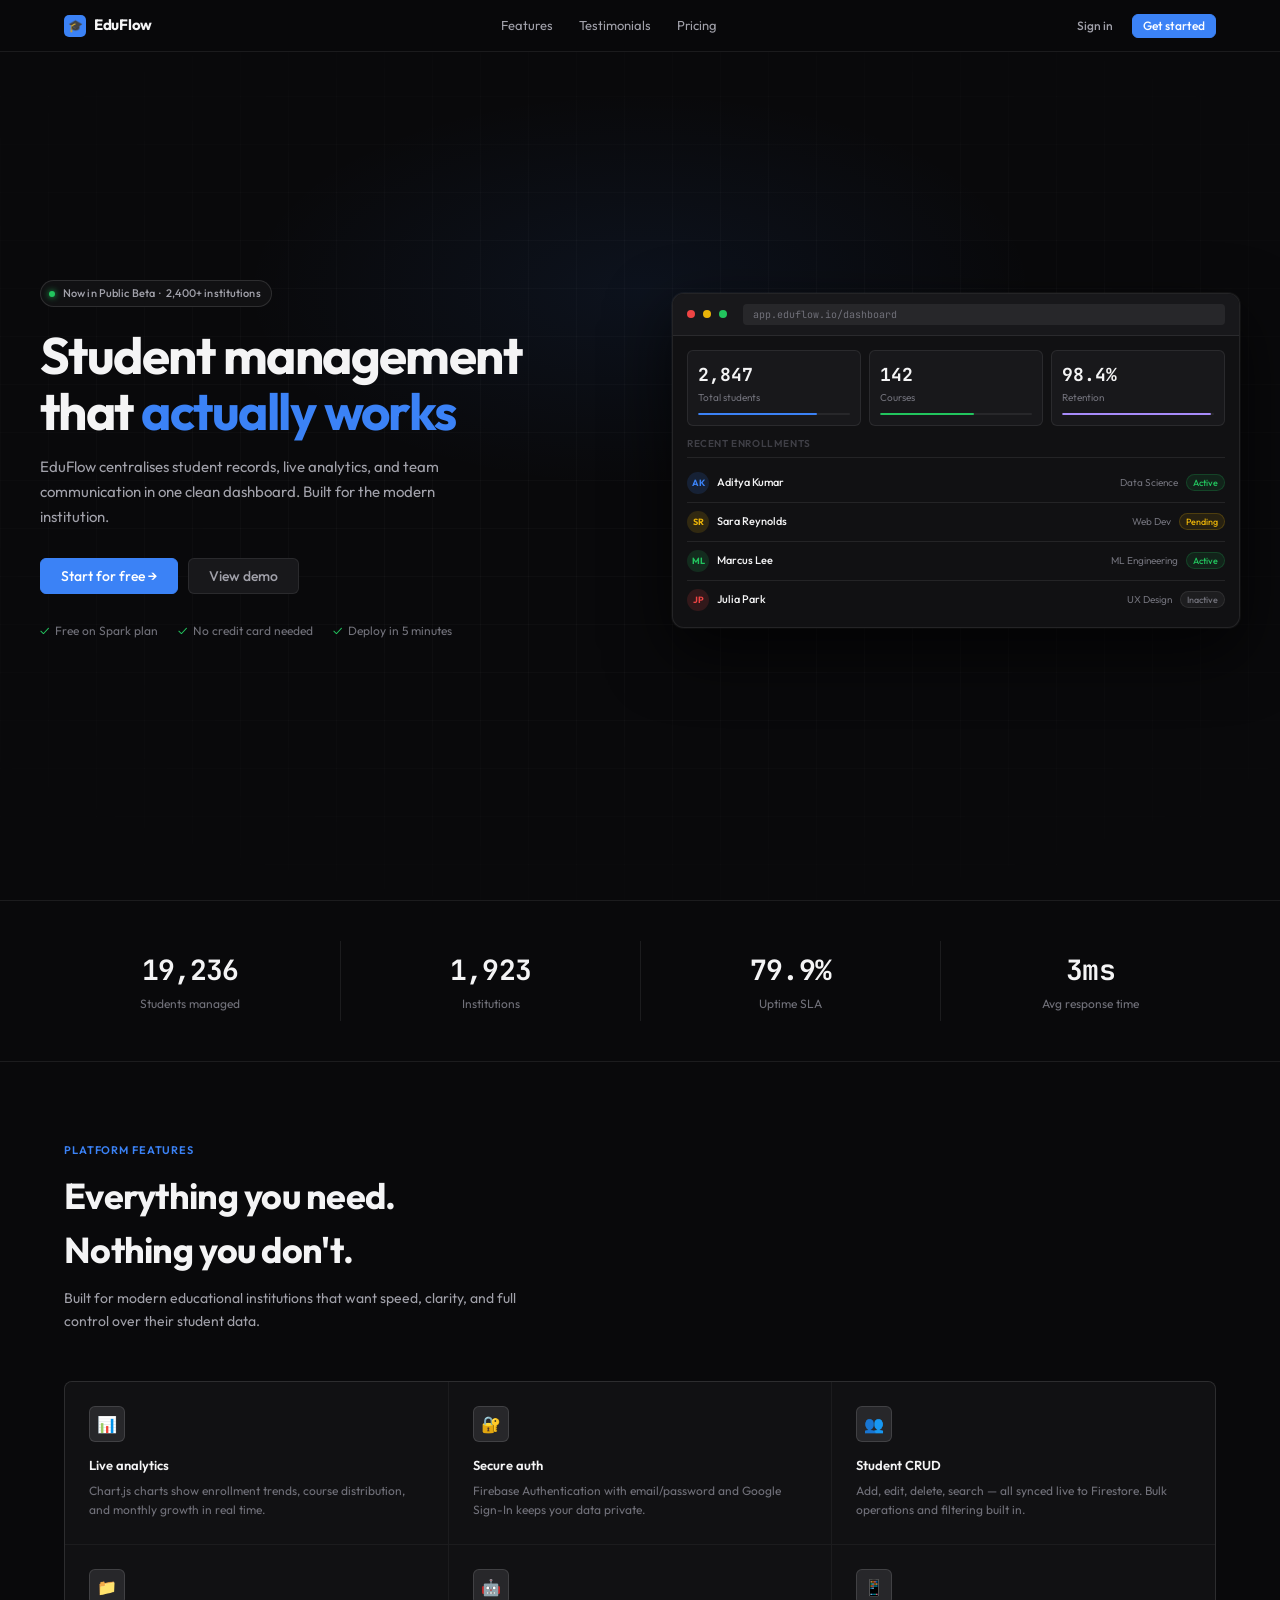
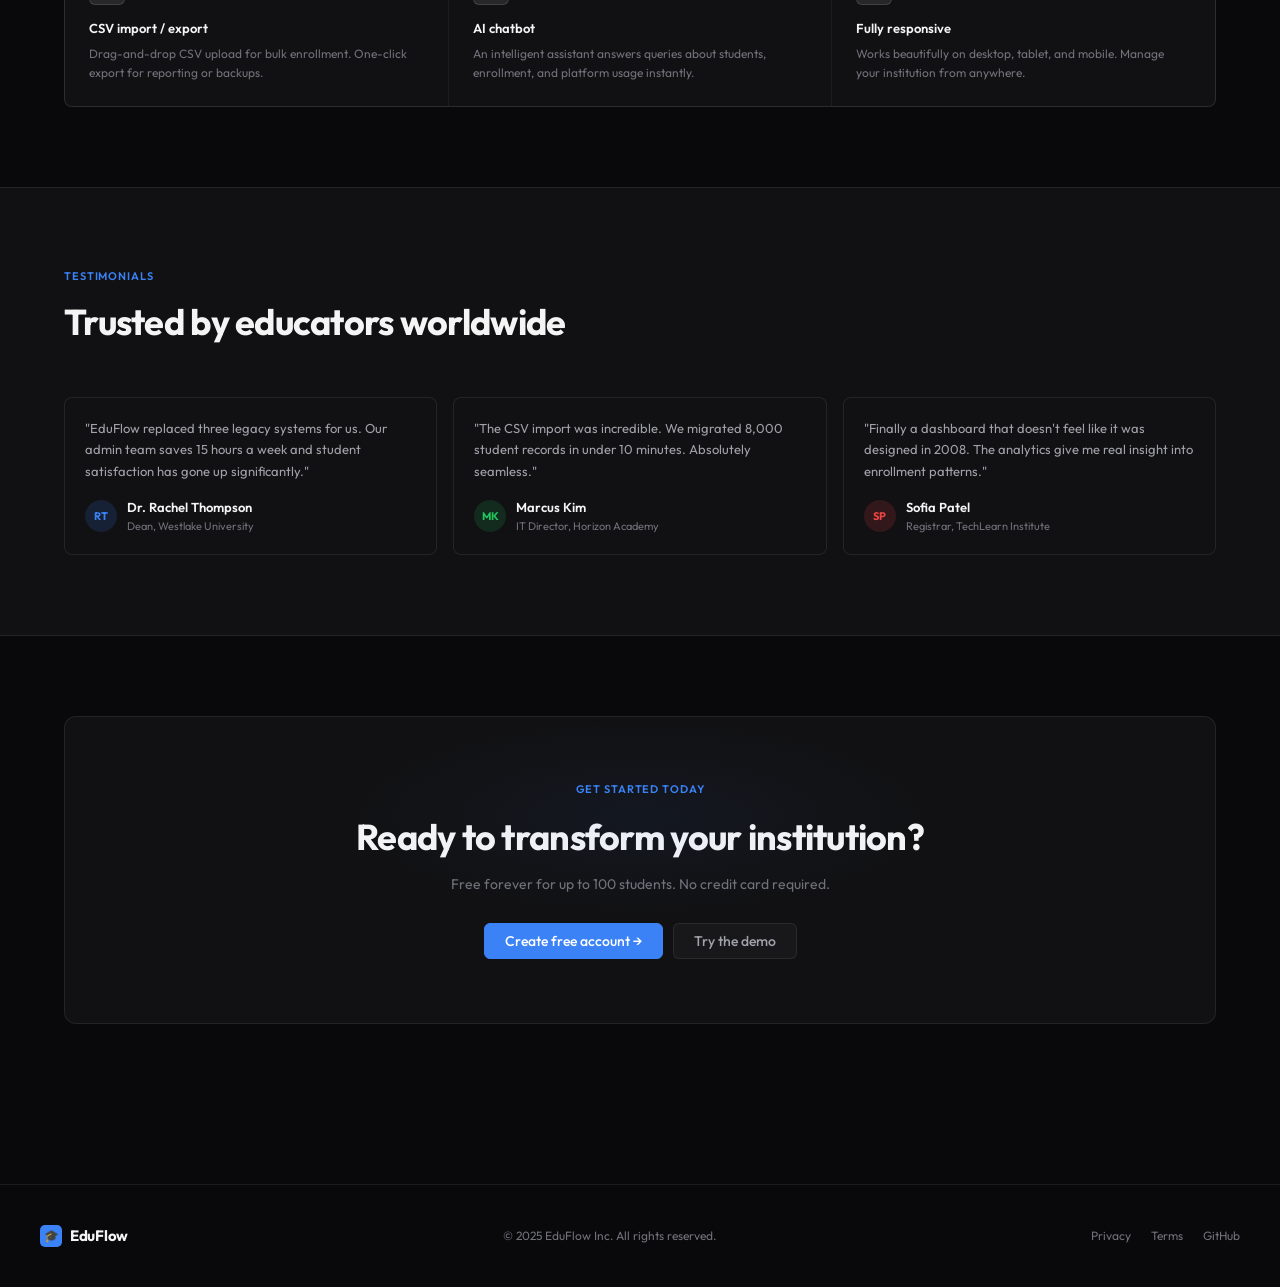
==== index.html @ e2af5bb2 "Initial commit - EduFlow SaaS dashboard" ====
<!DOCTYPE html>
<html lang="en">
<head>
  <meta charset="UTF-8" />
  <meta name="viewport" content="width=device-width, initial-scale=1.0" />
  <title>EduFlow — Student Management Platform</title>
  <link rel="preconnect" href="https://fonts.googleapis.com" />
  <link rel="preconnect" href="https://fonts.gstatic.com" crossorigin />
  <link href="https://fonts.googleapis.com/css2?family=Outfit:wght@300;400;500;600;700&family=JetBrains+Mono:wght@400;500;700&display=swap" rel="stylesheet" />
  <style>/* ================================================================
   EduFlow — 21st.dev / shadcn Style
   Palette: Zinc-950 dark, Blue-500 accent, razor-thin borders
   Fonts: Outfit (UI) + JetBrains Mono (data)
   ================================================================ */

:root {
  --bg:          #09090b;
  --bg-1:        #111113;
  --bg-2:        #18181b;
  --bg-3:        #27272a;
  --bg-hover:    rgba(255,255,255,0.04);

  --border:      rgba(255,255,255,0.08);
  --border-2:    rgba(255,255,255,0.12);
  --border-focus:rgba(59,130,246,0.6);

  --blue:        #3b82f6;
  --blue-hover:  #2563eb;
  --blue-muted:  rgba(59,130,246,0.12);
  --blue-border: rgba(59,130,246,0.25);

  --green:       #22c55e;
  --green-muted: rgba(34,197,94,0.1);
  --yellow:      #eab308;
  --yellow-muted:rgba(234,179,8,0.1);
  --red:         #ef4444;
  --red-muted:   rgba(239,68,68,0.1);

  --text-1:      #f4f4f5;
  --text-2:      #a1a1aa;
  --text-3:      #71717a;
  --text-4:      #3f3f46;

  --sidebar-w:   232px;
  --topbar-h:    52px;
  --r:           6px;
  --r-sm:        4px;
  --r-lg:        8px;
  --r-full:      9999px;

  --font:  'Outfit', sans-serif;
  --mono:  'JetBrains Mono', monospace;

  --shadow-sm: 0 1px 3px rgba(0,0,0,0.4);
  --shadow-md: 0 4px 16px rgba(0,0,0,0.5);
  --shadow-lg: 0 8px 32px rgba(0,0,0,0.6);
  --t: 150ms cubic-bezier(0.4,0,0.2,1);
}

/* ── Reset ──────────────────────────────────────────────────── */
*, *::before, *::after { box-sizing: border-box; margin: 0; padding: 0; }
html { scroll-behavior: smooth; font-size: 14px; }
body {
  font-family: var(--font);
  background: var(--bg);
  color: var(--text-1);
  line-height: 1.5;
  min-height: 100vh;
  -webkit-font-smoothing: antialiased;
}
a { text-decoration: none; color: inherit; }
h1,h2,h3,h4,h5,h6 { font-family: var(--font); font-weight: 600; }
button { font-family: var(--font); cursor: pointer; }
input, select, textarea { font-family: var(--font); }

::-webkit-scrollbar { width: 5px; height: 5px; }
::-webkit-scrollbar-track { background: transparent; }
::-webkit-scrollbar-thumb { background: var(--bg-3); border-radius: 99px; }
::-webkit-scrollbar-thumb:hover { background: var(--text-4); }

/* ── Utilities ──────────────────────────────────────────────── */
.hidden { display: none !important; }
.mono { font-family: var(--mono); }
.text-2 { color: var(--text-2); }
.text-3 { color: var(--text-3); }

/* ================================================================
   SHARED COMPONENTS
   ================================================================ */

/* Buttons */
.btn {
  display: inline-flex; align-items: center; gap: 6px;
  padding: 7px 14px;
  border-radius: var(--r);
  font-size: 13px; font-weight: 500;
  border: 1px solid transparent;
  transition: all var(--t);
  white-space: nowrap;
  line-height: 1;
}
.btn-primary {
  background: var(--blue);
  color: #fff;
  border-color: var(--blue);
}
.btn-primary:hover { background: var(--blue-hover); border-color: var(--blue-hover); }
.btn-secondary {
  background: var(--bg-2);
  color: var(--text-2);
  border-color: var(--border);
}
.btn-secondary:hover { background: var(--bg-3); color: var(--text-1); border-color: var(--border-2); }
.btn-ghost {
  background: transparent;
  color: var(--text-2);
  border-color: transparent;
}
.btn-ghost:hover { background: var(--bg-hover); color: var(--text-1); }
.btn-danger {
  background: var(--red-muted);
  color: var(--red);
  border-color: rgba(239,68,68,0.2);
}
.btn-danger:hover { background: rgba(239,68,68,0.2); }
.btn-sm { padding: 5px 10px; font-size: 12px; }
.btn-lg { padding: 10px 20px; font-size: 14px; }
.btn-icon { padding: 7px; width: 32px; height: 32px; justify-content: center; }

/* Inputs */
.input {
  width: 100%;
  background: var(--bg-1);
  border: 1px solid var(--border);
  color: var(--text-1);
  padding: 8px 12px;
  border-radius: var(--r);
  font-size: 13px;
  outline: none;
  transition: border-color var(--t);
}
.input:focus { border-color: var(--border-focus); }
.input::placeholder { color: var(--text-3); }
.input:disabled { opacity: 0.5; cursor: not-allowed; }

select.input { cursor: pointer; }
select.input option { background: var(--bg-2); color: var(--text-1); }

/* Label */
.label {
  display: block;
  font-size: 12px;
  font-weight: 500;
  color: var(--text-2);
  margin-bottom: 6px;
}

/* Field group */
.field { margin-bottom: 16px; }

/* Badge */
.badge {
  display: inline-flex; align-items: center; gap: 5px;
  padding: 2px 8px;
  border-radius: var(--r-full);
  font-size: 11px; font-weight: 500;
  border: 1px solid transparent;
}
.badge-blue   { background: var(--blue-muted); color: var(--blue); border-color: var(--blue-border); }
.badge-green  { background: var(--green-muted); color: var(--green); border-color: rgba(34,197,94,0.2); }
.badge-yellow { background: var(--yellow-muted); color: var(--yellow); border-color: rgba(234,179,8,0.2); }
.badge-zinc   { background: rgba(255,255,255,0.05); color: var(--text-3); border-color: var(--border); }
.badge-red    { background: var(--red-muted); color: var(--red); border-color: rgba(239,68,68,0.2); }

/* Dot */
.dot {
  display: inline-block;
  width: 6px; height: 6px;
  border-radius: 50%;
}

/* Card */
.card {
  background: var(--bg-1);
  border: 1px solid var(--border);
  border-radius: var(--r-lg);
}
.card-header {
  padding: 16px 20px;
  border-bottom: 1px solid var(--border);
  display: flex; align-items: center; justify-content: space-between;
  gap: 12px;
}
.card-body { padding: 20px; }
.card-title { font-size: 13px; font-weight: 600; color: var(--text-1); }
.card-desc  { font-size: 12px; color: var(--text-3); margin-top: 2px; }

/* Separator */
.sep {
  height: 1px;
  background: var(--border);
  margin: 16px 0;
}

/* Toast */
.toast-wrap {
  position: fixed;
  bottom: 20px; right: 20px;
  z-index: 9999;
  display: flex; flex-direction: column; gap: 8px;
  align-items: flex-end;
}
.toast {
  background: var(--bg-2);
  border: 1px solid var(--border-2);
  color: var(--text-1);
  padding: 10px 14px;
  border-radius: var(--r-lg);
  font-size: 13px;
  font-weight: 500;
  box-shadow: var(--shadow-lg);
  display: flex; align-items: center; gap: 8px;
  animation: toastIn 0.2s ease;
  max-width: 320px;
}
.toast-success { border-left: 2px solid var(--green); }
.toast-error   { border-left: 2px solid var(--red); }
.toast-info    { border-left: 2px solid var(--blue); }
@keyframes toastIn { from { opacity:0; transform:translateY(6px); } to { opacity:1; transform:translateY(0); } }

/* Spinner */
.spin {
  width: 14px; height: 14px;
  border: 2px solid var(--border);
  border-top-color: var(--blue);
  border-radius: 50%;
  animation: spinning 0.6s linear infinite;
  display: inline-block;
}
@keyframes spinning { to { transform: rotate(360deg); } }

/* Modal */
.overlay {
  position: fixed; inset: 0;
  background: rgba(0,0,0,0.7);
  backdrop-filter: blur(4px);
  z-index: 1000;
  display: flex; align-items: center; justify-content: center;
  padding: 20px;
  opacity: 0; pointer-events: none;
  transition: opacity 0.15s;
}
.overlay.open { opacity: 1; pointer-events: all; }
.modal {
  background: var(--bg-1);
  border: 1px solid var(--border-2);
  border-radius: var(--r-lg);
  width: 100%; max-width: 480px;
  max-height: 88vh; overflow-y: auto;
  transform: translateY(8px) scale(0.98);
  transition: transform 0.15s;
  box-shadow: var(--shadow-lg);
}
.overlay.open .modal { transform: translateY(0) scale(1); }
.modal-hd {
  padding: 18px 20px 16px;
  border-bottom: 1px solid var(--border);
  display: flex; align-items: center; justify-content: space-between;
}
.modal-title { font-size: 14px; font-weight: 600; }
.modal-bd { padding: 20px; }
.modal-ft {
  padding: 14px 20px;
  border-top: 1px solid var(--border);
  display: flex; gap: 8px; justify-content: flex-end;
}

/* Error text */
.err { font-size: 11px; color: var(--red); margin-top: 4px; display: none; }
.err.show { display: block; }

/* ================================================================
   LANDING PAGE
   ================================================================ */
.lp-nav {
  position: fixed; top: 0; left: 0; right: 0;
  z-index: 100;
  height: 52px;
  background: rgba(9,9,11,0.85);
  backdrop-filter: blur(12px);
  border-bottom: 1px solid var(--border);
  display: flex; align-items: center;
}
.lp-nav-inner {
  max-width: 1200px; margin: 0 auto;
  padding: 0 24px;
  width: 100%;
  display: flex; align-items: center; justify-content: space-between;
}
.logo {
  font-family: var(--font);
  font-size: 15px; font-weight: 700;
  color: var(--text-1);
  letter-spacing: -0.02em;
  display: flex; align-items: center; gap: 8px;
}
.logo-mark {
  width: 22px; height: 22px;
  background: var(--blue);
  border-radius: 5px;
  display: flex; align-items: center; justify-content: center;
  font-size: 12px;
}
.nav-links { display: flex; align-items: center; gap: 2px; }
.nav-link-item {
  padding: 5px 12px;
  border-radius: var(--r);
  font-size: 13px;
  color: var(--text-2);
  transition: all var(--t);
}
.nav-link-item:hover { background: var(--bg-hover); color: var(--text-1); }
.nav-actions { display: flex; gap: 8px; }

/* Hero */
.hero {
  min-height: 100vh;
  display: flex; align-items: center;
  padding: 80px 24px 60px;
  position: relative;
  overflow: hidden;
}
.hero-grid {
  position: absolute; inset: 0;
  background-image:
    linear-gradient(rgba(255,255,255,0.025) 1px, transparent 1px),
    linear-gradient(90deg, rgba(255,255,255,0.025) 1px, transparent 1px);
  background-size: 48px 48px;
  mask-image: radial-gradient(ellipse 80% 60% at 50% 50%, black 40%, transparent 100%);
}
.hero-glow {
  position: absolute;
  width: 800px; height: 400px;
  background: radial-gradient(ellipse, rgba(59,130,246,0.08) 0%, transparent 70%);
  top: 10%; left: 50%; transform: translateX(-50%);
  pointer-events: none;
}
.hero-inner {
  max-width: 1200px; margin: 0 auto; width: 100%;
  display: grid; grid-template-columns: 1fr 1fr;
  gap: 64px; align-items: center;
  position: relative; z-index: 1;
}
.hero-kicker {
  display: inline-flex; align-items: center; gap: 8px;
  border: 1px solid var(--border-2);
  background: var(--bg-1);
  padding: 4px 10px 4px 8px;
  border-radius: var(--r-full);
  font-size: 11px; font-weight: 500;
  color: var(--text-2);
  margin-bottom: 20px;
  letter-spacing: 0.01em;
}
.kicker-dot {
  width: 6px; height: 6px; border-radius: 50%;
  background: var(--green);
  box-shadow: 0 0 6px var(--green);
}
.hero-h1 {
  font-size: clamp(32px,4vw,56px);
  font-weight: 700;
  line-height: 1.1;
  letter-spacing: -0.03em;
  margin-bottom: 16px;
  color: var(--text-1);
}
.hero-h1 em {
  font-style: normal;
  color: var(--blue);
}
.hero-sub {
  font-size: 15px;
  color: var(--text-2);
  line-height: 1.65;
  margin-bottom: 28px;
  max-width: 440px;
}
.hero-cta { display: flex; gap: 10px; flex-wrap: wrap; }

/* Dashboard preview card */
.preview-card {
  background: var(--bg-1);
  border: 1px solid var(--border);
  border-radius: 12px;
  overflow: hidden;
  box-shadow: 0 24px 64px rgba(0,0,0,0.7), 0 0 0 1px rgba(255,255,255,0.05);
}
.preview-titlebar {
  background: var(--bg-2);
  padding: 10px 14px;
  border-bottom: 1px solid var(--border);
  display: flex; align-items: center; gap: 8px;
}
.tbar-dot { width: 8px; height: 8px; border-radius: 50%; }
.tbar-url {
  margin-left: 8px;
  background: var(--bg-3);
  border-radius: 4px;
  padding: 3px 10px;
  font-size: 10px;
  color: var(--text-3);
  font-family: var(--mono);
  flex: 1;
}
.preview-body { padding: 14px; }
.p-stat-row { display: flex; gap: 8px; margin-bottom: 10px; }
.p-stat {
  flex: 1;
  background: var(--bg-2);
  border: 1px solid var(--border);
  border-radius: 6px;
  padding: 10px;
}
.p-stat-val { font-family: var(--mono); font-size: 18px; font-weight: 700; color: var(--text-1); }
.p-stat-key { font-size: 10px; color: var(--text-3); margin-top: 2px; }
.p-stat-bar { height: 2px; background: var(--bg-3); border-radius: 99px; margin-top: 8px; overflow: hidden; }
.p-stat-fill { height: 100%; border-radius: 99px; }
.p-row {
  display: flex; align-items: center; gap: 8px;
  padding: 8px 0;
  border-bottom: 1px solid var(--border);
  font-size: 11px;
}
.p-row:last-child { border-bottom: none; }
.p-av {
  width: 22px; height: 22px; border-radius: 50%;
  display: flex; align-items: center; justify-content: center;
  font-size: 9px; font-weight: 700; flex-shrink: 0;
}
.p-name { font-weight: 500; color: var(--text-1); flex: 1; }
.p-course { color: var(--text-3); font-size: 10px; }

/* Stats strip */
.stats-strip {
  border-top: 1px solid var(--border);
  border-bottom: 1px solid var(--border);
  padding: 40px 24px;
}
.stats-strip-inner {
  max-width: 1200px; margin: 0 auto;
  display: grid; grid-template-columns: repeat(4, 1fr);
  gap: 0;
}
.strip-stat { text-align: center; padding: 8px; }
.strip-stat + .strip-stat { border-left: 1px solid var(--border); }
.strip-num {
  font-family: var(--mono);
  font-size: 28px; font-weight: 700;
  color: var(--text-1);
  letter-spacing: -0.03em;
}
.strip-lbl { font-size: 12px; color: var(--text-3); margin-top: 4px; }

/* Features */
.section {
  padding: 80px 24px;
  max-width: 1200px;
  margin: 0 auto;
}
.section-hd { margin-bottom: 48px; }
.eyebrow {
  font-size: 11px; font-weight: 600;
  letter-spacing: 0.08em; text-transform: uppercase;
  color: var(--blue); margin-bottom: 10px;
}
.section-h2 {
  font-size: clamp(24px,3vw,36px);
  font-weight: 700; letter-spacing: -0.02em;
  color: var(--text-1); margin-bottom: 10px;
}
.section-p { font-size: 14px; color: var(--text-2); max-width: 480px; line-height: 1.65; }

.feat-grid { display: grid; grid-template-columns: repeat(3, 1fr); gap: 1px; background: var(--border); border: 1px solid var(--border); border-radius: var(--r-lg); overflow: hidden; }
.feat-item {
  background: var(--bg-1);
  padding: 24px;
  transition: background var(--t);
}
.feat-item:hover { background: var(--bg-2); }
.feat-ico {
  width: 36px; height: 36px;
  background: var(--bg-3);
  border: 1px solid var(--border-2);
  border-radius: var(--r);
  display: flex; align-items: center; justify-content: center;
  font-size: 16px;
  margin-bottom: 14px;
}
.feat-title { font-size: 13px; font-weight: 600; color: var(--text-1); margin-bottom: 6px; }
.feat-desc  { font-size: 12px; color: var(--text-3); line-height: 1.6; }

/* Testimonials */
.testi-grid { display: grid; grid-template-columns: repeat(3, 1fr); gap: 16px; }
.testi-card {
  background: var(--bg-1);
  border: 1px solid var(--border);
  border-radius: var(--r-lg);
  padding: 20px;
}
.testi-text { font-size: 13px; color: var(--text-2); line-height: 1.65; margin-bottom: 16px; }
.testi-av {
  width: 32px; height: 32px; border-radius: 50%;
  display: flex; align-items: center; justify-content: center;
  font-size: 11px; font-weight: 700; flex-shrink: 0;
}
.testi-name { font-size: 13px; font-weight: 600; }
.testi-role { font-size: 11px; color: var(--text-3); }

/* CTA block */
.cta-block {
  margin: 0 24px 80px;
  max-width: 1200px;
  margin-left: auto; margin-right: auto;
  background: var(--bg-1);
  border: 1px solid var(--border);
  border-radius: 12px;
  padding: 64px;
  text-align: center;
  position: relative; overflow: hidden;
}
.cta-block::before {
  content: '';
  position: absolute;
  width: 600px; height: 200px;
  background: radial-gradient(ellipse, rgba(59,130,246,0.06) 0%, transparent 70%);
  top: 0; left: 50%; transform: translateX(-50%);
  pointer-events: none;
}

/* Footer */
.lp-footer {
  border-top: 1px solid var(--border);
  padding: 40px 24px;
}
.lp-footer-inner {
  max-width: 1200px; margin: 0 auto;
  display: flex; justify-content: space-between; align-items: center;
  flex-wrap: wrap; gap: 16px;
}
.footer-links-row { display: flex; gap: 20px; }
.footer-link { font-size: 12px; color: var(--text-3); transition: color var(--t); }
.footer-link:hover { color: var(--text-2); }

/* ================================================================
   AUTH PAGE
   ================================================================ */
.auth-wrap {
  min-height: 100vh;
  display: flex;
}
.auth-left {
  flex: 1;
  background: var(--bg-1);
  border-right: 1px solid var(--border);
  display: flex; flex-direction: column;
  justify-content: center;
  padding: 60px 56px;
  position: relative; overflow: hidden;
}
.auth-left-bg {
  position: absolute; inset: 0;
  background-image:
    linear-gradient(rgba(255,255,255,0.02) 1px, transparent 1px),
    linear-gradient(90deg, rgba(255,255,255,0.02) 1px, transparent 1px);
  background-size: 40px 40px;
}
.auth-left-content { position: relative; z-index: 1; max-width: 380px; }
.auth-left h2 { font-size: 28px; font-weight: 700; letter-spacing: -0.025em; margin-bottom: 10px; }
.auth-left p { font-size: 14px; color: var(--text-2); line-height: 1.65; margin-bottom: 28px; }
.auth-checks { display: flex; flex-direction: column; gap: 10px; }
.auth-check {
  display: flex; align-items: center; gap: 10px;
  font-size: 13px; color: var(--text-2);
}
.chk-ico {
  width: 18px; height: 18px;
  background: var(--green-muted);
  border: 1px solid rgba(34,197,94,0.2);
  border-radius: 50%;
  display: flex; align-items: center; justify-content: center;
  font-size: 9px; color: var(--green);
  flex-shrink: 0;
}
.auth-right {
  width: 440px;
  background: var(--bg);
  display: flex; flex-direction: column;
  justify-content: center;
  padding: 60px 48px;
}
.auth-logo-sm {
  display: flex; align-items: center; gap: 8px;
  font-size: 15px; font-weight: 700;
  color: var(--text-1);
  margin-bottom: 36px;
}
.auth-logo-sm .logo-mark { width: 22px; height: 22px; font-size: 11px; }
.auth-seg {
  display: flex;
  background: var(--bg-2);
  border: 1px solid var(--border);
  border-radius: var(--r);
  padding: 3px;
  gap: 3px;
  margin-bottom: 24px;
}
.seg-btn {
  flex: 1; text-align: center;
  padding: 6px 10px;
  border-radius: var(--r-sm);
  font-size: 13px; font-weight: 500;
  color: var(--text-3);
  border: none; background: transparent;
  transition: all var(--t);
}
.seg-btn.on {
  background: var(--bg);
  color: var(--text-1);
  box-shadow: var(--shadow-sm);
  border: 1px solid var(--border);
}
.divider-row {
  display: flex; align-items: center; gap: 10px;
  color: var(--text-3); font-size: 11px;
  margin: 16px 0;
}
.divider-row::before, .divider-row::after {
  content: ''; flex: 1; height: 1px; background: var(--border);
}

/* ================================================================
   DASHBOARD
   ================================================================ */
.app { display: flex; min-height: 100vh; }

/* Sidebar */
.sidebar {
  width: var(--sidebar-w);
  background: var(--bg-1);
  border-right: 1px solid var(--border);
  display: flex; flex-direction: column;
  position: fixed; top: 0; left: 0; bottom: 0;
  z-index: 100;
  transition: transform 0.2s;
}
.sb-hd {
  height: 52px;
  border-bottom: 1px solid var(--border);
  display: flex; align-items: center;
  padding: 0 16px;
  flex-shrink: 0;
}
.sb-logo { font-size: 14px; font-weight: 700; display: flex; align-items: center; gap: 8px; }
.sb-logo .logo-mark { width: 20px; height: 20px; font-size: 10px; }
.sb-nav { flex: 1; padding: 8px; overflow-y: auto; }
.sb-section { font-size: 10px; font-weight: 600; letter-spacing: 0.06em; text-transform: uppercase; color: var(--text-4); padding: 0 8px; margin: 12px 0 4px; }
.sb-section:first-child { margin-top: 4px; }
.sb-item {
  display: flex; align-items: center; gap: 8px;
  padding: 7px 8px;
  border-radius: var(--r);
  font-size: 13px; font-weight: 450;
  color: var(--text-2);
  border: none; background: transparent;
  width: 100%; text-align: left;
  transition: all var(--t);
  margin-bottom: 1px;
}
.sb-item:hover { background: var(--bg-hover); color: var(--text-1); }
.sb-item.on {
  background: var(--bg-3);
  color: var(--text-1);
  font-weight: 500;
}
.sb-item-ico { width: 16px; text-align: center; opacity: 0.7; flex-shrink: 0; font-size: 13px; }
.sb-badge {
  margin-left: auto;
  background: var(--blue);
  color: #fff;
  font-size: 10px; font-weight: 600;
  padding: 1px 6px;
  border-radius: var(--r-full);
  font-family: var(--mono);
}
.sb-ft {
  border-top: 1px solid var(--border);
  padding: 8px;
}
.sb-user {
  display: flex; align-items: center; gap: 10px;
  padding: 8px;
  border-radius: var(--r);
  cursor: pointer;
  transition: background var(--t);
}
.sb-user:hover { background: var(--bg-hover); }
.sb-av {
  width: 28px; height: 28px; border-radius: 50%;
  background: linear-gradient(135deg, var(--blue), #818cf8);
  display: flex; align-items: center; justify-content: center;
  font-size: 11px; font-weight: 700; flex-shrink: 0;
  color: #fff;
}
.sb-uname { font-size: 12px; font-weight: 500; }
.sb-urole { font-size: 11px; color: var(--text-3); }
.sb-logout {
  margin-left: auto;
  background: none; border: none;
  color: var(--text-3); font-size: 13px;
  transition: color var(--t);
  padding: 4px;
}
.sb-logout:hover { color: var(--red); }

/* Main */
.main { margin-left: var(--sidebar-w); flex: 1; display: flex; flex-direction: column; }

/* Topbar */
.topbar {
  height: 52px;
  background: rgba(9,9,11,0.9);
  backdrop-filter: blur(12px);
  border-bottom: 1px solid var(--border);
  display: flex; align-items: center;
  padding: 0 20px; gap: 12px;
  position: sticky; top: 0; z-index: 50;
  flex-shrink: 0;
}
.tb-search {
  flex: 1; max-width: 320px;
  position: relative;
}
.tb-search input {
  width: 100%;
  background: var(--bg-2);
  border: 1px solid var(--border);
  color: var(--text-1);
  padding: 6px 12px 6px 32px;
  border-radius: var(--r);
  font-size: 13px; outline: none;
  transition: border-color var(--t);
}
.tb-search input:focus { border-color: var(--border-2); }
.tb-search input::placeholder { color: var(--text-3); }
.tb-search-ico {
  position: absolute; left: 10px; top: 50%;
  transform: translateY(-50%);
  color: var(--text-3); font-size: 12px;
}
.tb-right { display: flex; align-items: center; gap: 8px; margin-left: auto; }
.tb-greeting { font-size: 12px; color: var(--text-3); }
.tb-greeting b { color: var(--text-2); font-weight: 500; }
.tb-btn {
  width: 30px; height: 30px;
  background: var(--bg-2);
  border: 1px solid var(--border);
  border-radius: var(--r);
  display: flex; align-items: center; justify-content: center;
  cursor: pointer; font-size: 13px;
  color: var(--text-2);
  transition: all var(--t);
  position: relative;
}
.tb-btn:hover { border-color: var(--border-2); color: var(--text-1); }
.notif-dot {
  position: absolute; top: 5px; right: 5px;
  width: 5px; height: 5px;
  background: var(--red); border-radius: 50%;
  border: 1.5px solid var(--bg-2);
}
.tb-av {
  width: 28px; height: 28px; border-radius: 50%;
  background: linear-gradient(135deg, var(--blue), #818cf8);
  display: flex; align-items: center; justify-content: center;
  font-size: 10px; font-weight: 700; color: #fff;
  cursor: pointer;
}
.hamburger {
  display: none;
  background: none; border: none;
  color: var(--text-1); font-size: 16px;
}

/* Page */
.pg { padding: 24px; flex: 1; }
.pg-section { display: none; }
.pg-section.on { display: block; }
.pg-hd {
  margin-bottom: 20px;
  display: flex; align-items: flex-start; justify-content: space-between;
  gap: 12px; flex-wrap: wrap;
}
.pg-title { font-size: 18px; font-weight: 700; letter-spacing: -0.02em; }
.pg-sub { font-size: 13px; color: var(--text-3); margin-top: 2px; }

/* Stat cards */
.stat-grid { display: grid; grid-template-columns: repeat(4, 1fr); gap: 12px; margin-bottom: 16px; }
.stat-c {
  background: var(--bg-1);
  border: 1px solid var(--border);
  border-radius: var(--r-lg);
  padding: 16px;
  transition: border-color var(--t);
}
.stat-c:hover { border-color: var(--border-2); }
.stat-c-top { display: flex; justify-content: space-between; align-items: flex-start; margin-bottom: 12px; }
.stat-ico {
  width: 32px; height: 32px;
  background: var(--bg-3);
  border: 1px solid var(--border);
  border-radius: var(--r);
  display: flex; align-items: center; justify-content: center;
  font-size: 14px;
}
.stat-delta {
  font-size: 11px; font-weight: 500;
  font-family: var(--mono);
  padding: 2px 6px;
  border-radius: var(--r-full);
}
.delta-up   { background: var(--green-muted); color: var(--green); }
.delta-down { background: var(--red-muted);   color: var(--red); }
.stat-num {
  font-family: var(--mono);
  font-size: 26px; font-weight: 700;
  letter-spacing: -0.03em;
  color: var(--text-1);
}
.stat-lbl { font-size: 12px; color: var(--text-3); margin-top: 2px; }

/* Chart card */
.chart-c { background: var(--bg-1); border: 1px solid var(--border); border-radius: var(--r-lg); padding: 16px; height: 100%; }
.chart-c-hd { display: flex; justify-content: space-between; align-items: center; margin-bottom: 16px; }
.chart-c-title { font-size: 13px; font-weight: 600; }
.chart-c-sub { font-size: 11px; color: var(--text-3); margin-top: 1px; }
.period-tabs { display: flex; gap: 2px; }
.period-btn {
  padding: 3px 8px;
  border-radius: var(--r-sm);
  font-size: 11px; font-weight: 500;
  color: var(--text-3);
  border: 1px solid transparent;
  background: transparent;
  transition: all var(--t);
}
.period-btn.on { background: var(--bg-3); border-color: var(--border); color: var(--text-1); }

/* Table */
.tbl-wrap {
  background: var(--bg-1);
  border: 1px solid var(--border);
  border-radius: var(--r-lg);
  overflow: hidden;
}
.tbl-hd {
  padding: 12px 16px;
  border-bottom: 1px solid var(--border);
  display: flex; align-items: center; gap: 8px; flex-wrap: wrap;
}
.tbl-title { font-size: 13px; font-weight: 600; flex: 1; min-width: 100px; }
.tbl-ft {
  padding: 10px 16px;
  border-top: 1px solid var(--border);
  display: flex; align-items: center; justify-content: space-between;
}
.tbl-info { font-size: 11px; color: var(--text-3); font-family: var(--mono); }
.pg-btns { display: flex; gap: 4px; }
.pg-btn {
  width: 26px; height: 26px;
  background: var(--bg-2);
  border: 1px solid var(--border);
  border-radius: var(--r-sm);
  color: var(--text-2);
  font-size: 11px;
  display: flex; align-items: center; justify-content: center;
  transition: all var(--t);
}
.pg-btn:hover, .pg-btn.on {
  background: var(--blue);
  border-color: var(--blue);
  color: #fff;
}
table { width: 100%; border-collapse: collapse; }
thead th {
  padding: 8px 16px;
  text-align: left;
  font-size: 11px; font-weight: 600;
  letter-spacing: 0.04em; text-transform: uppercase;
  color: var(--text-3);
  background: var(--bg-2);
  border-bottom: 1px solid var(--border);
  cursor: pointer; user-select: none;
  white-space: nowrap;
}
thead th:hover { color: var(--text-2); }
tbody td {
  padding: 10px 16px;
  font-size: 13px;
  border-bottom: 1px solid var(--border);
  vertical-align: middle;
}
tbody tr:last-child td { border-bottom: none; }
tbody tr:hover td { background: var(--bg-hover); }
.s-av {
  width: 28px; height: 28px; border-radius: 50%;
  background: var(--bg-3);
  display: inline-flex; align-items: center; justify-content: center;
  font-size: 10px; font-weight: 700;
  flex-shrink: 0;
  border: 1px solid var(--border);
}
.s-name { font-weight: 500; font-size: 13px; }
.s-email { font-size: 11px; color: var(--text-3); }
.sort-arr { font-size: 10px; opacity: 0.3; margin-left: 3px; }
.tbl-empty { text-align: center; padding: 48px 16px; color: var(--text-3); }
.tbl-empty-ico { font-size: 28px; margin-bottom: 8px; opacity: 0.3; }
.tbl-empty-lbl { font-size: 13px; }

/* Action buttons in table */
.row-btn {
  background: none; border: none;
  padding: 4px 6px; border-radius: var(--r-sm);
  font-size: 12px;
  color: var(--text-3);
  transition: all var(--t);
}
.row-btn:hover { background: var(--bg-3); color: var(--text-1); }
.row-btn.del:hover { background: var(--red-muted); color: var(--red); }

/* CSV section */
.dropzone {
  border: 1px dashed var(--border-2);
  border-radius: var(--r-lg);
  padding: 36px 24px;
  text-align: center;
  cursor: pointer;
  transition: all var(--t);
}
.dropzone:hover, .dropzone.drag { border-color: var(--blue); background: var(--blue-muted); }
.dropzone-ico { font-size: 28px; opacity: 0.4; margin-bottom: 8px; }
.dropzone-txt { font-size: 13px; color: var(--text-2); }
.dropzone-txt span { color: var(--blue); font-weight: 500; }
.dropzone-hint { font-size: 11px; color: var(--text-3); margin-top: 4px; }
.csv-preview-box {
  background: var(--bg-2);
  border: 1px solid var(--border);
  border-radius: var(--r);
  padding: 12px;
  margin-top: 12px;
  font-size: 12px;
  color: var(--text-2);
  display: none;
  font-family: var(--mono);
  line-height: 1.7;
}
.csv-preview-box.show { display: block; }

/* Chatbot */
.bot-fab {
  position: fixed; bottom: 20px; right: 20px;
  width: 44px; height: 44px;
  background: var(--blue);
  border-radius: 50%; border: none;
  display: flex; align-items: center; justify-content: center;
  font-size: 18px;
  box-shadow: 0 4px 16px rgba(59,130,246,0.4);
  z-index: 900;
  cursor: pointer;
  transition: all var(--t);
}
.bot-fab:hover { background: var(--blue-hover); transform: scale(1.05); }
.bot-panel {
  position: fixed; bottom: 74px; right: 20px;
  width: 340px;
  background: var(--bg-1);
  border: 1px solid var(--border-2);
  border-radius: var(--r-lg);
  box-shadow: var(--shadow-lg);
  z-index: 900;
  display: flex; flex-direction: column;
  max-height: 480px;
  transform: scale(0.96) translateY(8px);
  opacity: 0; pointer-events: none;
  transition: all 0.15s cubic-bezier(0.4,0,0.2,1);
}
.bot-panel.open { transform: scale(1) translateY(0); opacity: 1; pointer-events: all; }
.bot-hd {
  padding: 12px 14px;
  border-bottom: 1px solid var(--border);
  display: flex; align-items: center; gap: 10px;
}
.bot-av {
  width: 30px; height: 30px; border-radius: 50%;
  background: var(--blue);
  display: flex; align-items: center; justify-content: center;
  font-size: 14px; flex-shrink: 0;
}
.bot-name { font-size: 13px; font-weight: 600; }
.bot-status { font-size: 11px; color: var(--green); display: flex; align-items: center; gap: 4px; }
.bot-status::before { content:''; width:5px; height:5px; background:var(--green); border-radius:50%; }
.bot-msgs {
  flex: 1; overflow-y: auto; padding: 12px;
  display: flex; flex-direction: column; gap: 10px;
}
.bot-msg { display: flex; gap: 7px; align-items: flex-start; }
.bot-msg.u { flex-direction: row-reverse; }
.bot-bubble {
  max-width: 76%;
  padding: 8px 12px;
  border-radius: 10px;
  font-size: 12px; line-height: 1.5;
}
.bot-msg.b .bot-bubble {
  background: var(--bg-2);
  border: 1px solid var(--border);
  color: var(--text-1);
  border-bottom-left-radius: 3px;
}
.bot-msg.u .bot-bubble {
  background: var(--blue);
  color: #fff;
  border-bottom-right-radius: 3px;
}
.bot-in-row {
  padding: 10px 12px;
  border-top: 1px solid var(--border);
  display: flex; gap: 6px;
}
.bot-in {
  flex: 1;
  background: var(--bg-2);
  border: 1px solid var(--border);
  color: var(--text-1);
  padding: 7px 10px;
  border-radius: var(--r);
  font-size: 12px; outline: none;
  transition: border-color var(--t);
}
.bot-in:focus { border-color: var(--blue); }
.bot-in::placeholder { color: var(--text-3); }
.bot-send {
  background: var(--blue); border: none;
  color: #fff;
  width: 30px; height: 30px;
  border-radius: var(--r); cursor: pointer;
  display: flex; align-items: center; justify-content: center;
  font-size: 12px; transition: background var(--t);
  flex-shrink: 0;
}
.bot-send:hover { background: var(--blue-hover); }
.typing-dots { display: flex; gap: 3px; align-items: center; padding: 3px 0; }
.typing-dots span {
  width: 5px; height: 5px;
  background: var(--text-3); border-radius: 50%;
  animation: blink 1.2s ease infinite;
}
.typing-dots span:nth-child(2) { animation-delay: 0.2s; }
.typing-dots span:nth-child(3) { animation-delay: 0.4s; }
@keyframes blink { 0%,60%,100%{opacity:.3;transform:translateY(0)} 30%{opacity:1;transform:translateY(-4px)} }

/* Widget */
.widget {
  background: var(--bg-1);
  border: 1px solid var(--border);
  border-radius: var(--r-lg);
  padding: 16px;
}
.widget-title {
  font-size: 10px; font-weight: 600;
  letter-spacing: 0.06em; text-transform: uppercase;
  color: var(--text-3); margin-bottom: 14px;
}
.weather-temp { font-family: var(--mono); font-size: 36px; font-weight: 700; letter-spacing: -0.04em; }
.weather-cond { font-size: 12px; color: var(--text-2); margin-top: 3px; }
.weather-loc  { font-size: 11px; color: var(--text-3); margin-top: 2px; }
.qs-row { display: flex; justify-content: space-between; align-items: center; padding: 6px 0; border-bottom: 1px solid var(--border); }
.qs-row:last-child { border-bottom: none; }
.qs-key { font-size: 12px; color: var(--text-3); }
.qs-val { font-size: 12px; font-weight: 600; font-family: var(--mono); }

/* Overlay/sb on mobile */
.sb-overlay {
  display: none;
  position: fixed; inset: 0;
  background: rgba(0,0,0,0.6);
  z-index: 99;
}

/* ── Responsive ─────────────────────────────────────────── */
@media (max-width: 1024px) {
  .auth-left { display: none; }
  .auth-right { width: 100%; border-left: none; }
}
@media (max-width: 900px) {
  .hero-inner { grid-template-columns: 1fr; }
  .feat-grid { grid-template-columns: repeat(2, 1fr); }
  .testi-grid { grid-template-columns: 1fr; }
  .stats-strip-inner { grid-template-columns: repeat(2, 1fr); }
  .stat-grid { grid-template-columns: repeat(2, 1fr); }
}
@media (max-width: 768px) {
  .sidebar { transform: translateX(-100%); }
  .sidebar.sb-open { transform: translateX(0); }
  .sb-overlay.show { display: block; }
  .main { margin-left: 0; }
  .hamburger { display: block; }
  .feat-grid { grid-template-columns: 1fr; }
  .pg { padding: 16px; }
  .topbar { padding: 0 14px; }
  .hero-inner { padding: 0; }
  .cta-block { padding: 40px 24px; }
  .auth-right { padding: 40px 28px; }
}
@media (max-width: 480px) {
  .stat-grid { grid-template-columns: 1fr; }
  .bot-panel { width: calc(100vw - 32px); right: 16px; }
}
</style>
</head>
<body>

<nav class="lp-nav">
  <div class="lp-nav-inner">
    <a href="index.html" class="logo">
      <span class="logo-mark">🎓</span>EduFlow
    </a>
    <div class="nav-links">
      <a href="#features" class="nav-link-item">Features</a>
      <a href="#testimonials" class="nav-link-item">Testimonials</a>
      <a href="#pricing" class="nav-link-item">Pricing</a>
    </div>
    <div class="nav-actions">
      <a href="login.html" class="btn btn-ghost btn-sm">Sign in</a>
      <a href="login.html" class="btn btn-primary btn-sm">Get started</a>
    </div>
  </div>
</nav>

<!-- Hero -->
<section class="hero">
  <div class="hero-grid"></div>
  <div class="hero-glow"></div>
  <div class="hero-inner">
    <div>
      <div class="hero-kicker">
        <span class="kicker-dot"></span>
        Now in Public Beta &nbsp;·&nbsp; 2,400+ institutions
      </div>
      <h1 class="hero-h1">
        Student management<br/>that <em>actually works</em>
      </h1>
      <p class="hero-sub">
        EduFlow centralises student records, live analytics, and team communication 
        in one clean dashboard. Built for the modern institution.
      </p>
      <div class="hero-cta">
        <a href="login.html" class="btn btn-primary btn-lg">Start for free →</a>
        <a href="dashboard.html" class="btn btn-secondary btn-lg">View demo</a>
      </div>
      <div style="margin-top:28px;display:flex;gap:20px;flex-wrap:wrap;">
        <div style="display:flex;align-items:center;gap:6px;font-size:12px;color:var(--text-3);">
          <span style="color:var(--green);">✓</span> Free on Spark plan
        </div>
        <div style="display:flex;align-items:center;gap:6px;font-size:12px;color:var(--text-3);">
          <span style="color:var(--green);">✓</span> No credit card needed
        </div>
        <div style="display:flex;align-items:center;gap:6px;font-size:12px;color:var(--text-3);">
          <span style="color:var(--green);">✓</span> Deploy in 5 minutes
        </div>
      </div>
    </div>
    <div>
      <div class="preview-card">
        <div class="preview-titlebar">
          <span class="tbar-dot" style="background:#ef4444;"></span>
          <span class="tbar-dot" style="background:#eab308;"></span>
          <span class="tbar-dot" style="background:#22c55e;"></span>
          <span class="tbar-url">app.eduflow.io/dashboard</span>
        </div>
        <div class="preview-body">
          <div class="p-stat-row">
            <div class="p-stat">
              <div class="p-stat-val">2,847</div>
              <div class="p-stat-key">Total students</div>
              <div class="p-stat-bar"><div class="p-stat-fill" style="width:78%;background:#3b82f6;"></div></div>
            </div>
            <div class="p-stat">
              <div class="p-stat-val">142</div>
              <div class="p-stat-key">Courses</div>
              <div class="p-stat-bar"><div class="p-stat-fill" style="width:62%;background:#22c55e;"></div></div>
            </div>
            <div class="p-stat">
              <div class="p-stat-val">98.4%</div>
              <div class="p-stat-key">Retention</div>
              <div class="p-stat-bar"><div class="p-stat-fill" style="width:98%;background:#a78bfa;"></div></div>
            </div>
          </div>
          <div style="font-size:10px;font-weight:600;letter-spacing:.06em;text-transform:uppercase;color:var(--text-4);margin:8px 0 6px;padding-bottom:6px;border-bottom:1px solid var(--border);">Recent enrollments</div>
          <div class="p-row"><div class="p-av" style="background:rgba(59,130,246,.15);color:#3b82f6;">AK</div><span class="p-name">Aditya Kumar</span><span class="p-course">Data Science</span><span class="badge badge-green" style="font-size:9px;padding:1px 6px;">Active</span></div>
          <div class="p-row"><div class="p-av" style="background:rgba(234,179,8,.15);color:#eab308;">SR</div><span class="p-name">Sara Reynolds</span><span class="p-course">Web Dev</span><span class="badge badge-yellow" style="font-size:9px;padding:1px 6px;">Pending</span></div>
          <div class="p-row"><div class="p-av" style="background:rgba(34,197,94,.15);color:#22c55e;">ML</div><span class="p-name">Marcus Lee</span><span class="p-course">ML Engineering</span><span class="badge badge-green" style="font-size:9px;padding:1px 6px;">Active</span></div>
          <div class="p-row" style="border:none;padding-bottom:2px;"><div class="p-av" style="background:rgba(239,68,68,.15);color:#ef4444;">JP</div><span class="p-name">Julia Park</span><span class="p-course">UX Design</span><span class="badge badge-zinc" style="font-size:9px;padding:1px 6px;">Inactive</span></div>
        </div>
      </div>
    </div>
  </div>
</section>

<!-- Stats Strip -->
<div class="stats-strip">
  <div class="stats-strip-inner">
    <div class="strip-stat"><div class="strip-num" data-count="24000" data-sep="true">0</div><div class="strip-lbl">Students managed</div></div>
    <div class="strip-stat"><div class="strip-num" data-count="2400" data-sep="true">0</div><div class="strip-lbl">Institutions</div></div>
    <div class="strip-stat"><div class="strip-num" data-count="99" data-suffix=".9%">0</div><div class="strip-lbl">Uptime SLA</div></div>
    <div class="strip-stat"><div class="strip-num" data-count="4" data-suffix="ms">0</div><div class="strip-lbl">Avg response time</div></div>
  </div>
</div>

<!-- Features -->
<div id="features">
  <div class="section">
    <div class="section-hd">
      <div class="eyebrow">Platform features</div>
      <h2 class="section-h2">Everything you need.<br/>Nothing you don't.</h2>
      <p class="section-p">Built for modern educational institutions that want speed, clarity, and full control over their student data.</p>
    </div>
    <div class="feat-grid">
      <div class="feat-item"><div class="feat-ico">📊</div><div class="feat-title">Live analytics</div><div class="feat-desc">Chart.js charts show enrollment trends, course distribution, and monthly growth in real time.</div></div>
      <div class="feat-item"><div class="feat-ico">🔐</div><div class="feat-title">Secure auth</div><div class="feat-desc">Firebase Authentication with email/password and Google Sign-In keeps your data private.</div></div>
      <div class="feat-item"><div class="feat-ico">👥</div><div class="feat-title">Student CRUD</div><div class="feat-desc">Add, edit, delete, search — all synced live to Firestore. Bulk operations and filtering built in.</div></div>
      <div class="feat-item"><div class="feat-ico">📁</div><div class="feat-title">CSV import / export</div><div class="feat-desc">Drag-and-drop CSV upload for bulk enrollment. One-click export for reporting or backups.</div></div>
      <div class="feat-item"><div class="feat-ico">🤖</div><div class="feat-title">AI chatbot</div><div class="feat-desc">An intelligent assistant answers queries about students, enrollment, and platform usage instantly.</div></div>
      <div class="feat-item"><div class="feat-ico">📱</div><div class="feat-title">Fully responsive</div><div class="feat-desc">Works beautifully on desktop, tablet, and mobile. Manage your institution from anywhere.</div></div>
    </div>
  </div>
</div>

<!-- Testimonials -->
<div id="testimonials" style="background:var(--bg-1);border-top:1px solid var(--border);border-bottom:1px solid var(--border);">
  <div class="section">
    <div class="section-hd">
      <div class="eyebrow">Testimonials</div>
      <h2 class="section-h2">Trusted by educators worldwide</h2>
    </div>
    <div class="testi-grid">
      <div class="testi-card">
        <p class="testi-text">"EduFlow replaced three legacy systems for us. Our admin team saves 15 hours a week and student satisfaction has gone up significantly."</p>
        <div style="display:flex;align-items:center;gap:10px;"><div class="testi-av" style="background:rgba(59,130,246,.15);color:#3b82f6;">RT</div><div><div class="testi-name">Dr. Rachel Thompson</div><div class="testi-role">Dean, Westlake University</div></div></div>
      </div>
      <div class="testi-card">
        <p class="testi-text">"The CSV import was incredible. We migrated 8,000 student records in under 10 minutes. Absolutely seamless."</p>
        <div style="display:flex;align-items:center;gap:10px;"><div class="testi-av" style="background:rgba(34,197,94,.15);color:#22c55e;">MK</div><div><div class="testi-name">Marcus Kim</div><div class="testi-role">IT Director, Horizon Academy</div></div></div>
      </div>
      <div class="testi-card">
        <p class="testi-text">"Finally a dashboard that doesn't feel like it was designed in 2008. The analytics give me real insight into enrollment patterns."</p>
        <div style="display:flex;align-items:center;gap:10px;"><div class="testi-av" style="background:rgba(239,68,68,.15);color:#ef4444;">SP</div><div><div class="testi-name">Sofia Patel</div><div class="testi-role">Registrar, TechLearn Institute</div></div></div>
      </div>
    </div>
  </div>
</div>

<!-- CTA -->
<div id="pricing">
  <div class="section">
    <div class="cta-block">
      <div class="eyebrow" style="text-align:center;margin-bottom:12px;">Get started today</div>
      <h2 class="section-h2" style="text-align:center;margin-bottom:10px;">Ready to transform your institution?</h2>
      <p style="color:var(--text-3);font-size:14px;text-align:center;margin-bottom:28px;max-width:400px;margin-left:auto;margin-right:auto;">Free forever for up to 100 students. No credit card required.</p>
      <div style="display:flex;gap:10px;justify-content:center;flex-wrap:wrap;">
        <a href="login.html" class="btn btn-primary btn-lg">Create free account →</a>
        <a href="dashboard.html" class="btn btn-secondary btn-lg">Try the demo</a>
      </div>
    </div>
  </div>
</div>

<!-- Footer -->
<footer class="lp-footer">
  <div class="lp-footer-inner">
    <div class="logo"><span class="logo-mark">🎓</span>EduFlow</div>
    <div style="font-size:12px;color:var(--text-3);">© 2025 EduFlow Inc. All rights reserved.</div>
    <div class="footer-links-row">
      <a href="#" class="footer-link">Privacy</a>
      <a href="#" class="footer-link">Terms</a>
      <a href="https://github.com" class="footer-link">GitHub</a>
    </div>
  </div>
</footer>

<script>
window.addEventListener('scroll', () => {
  document.querySelector('.lp-nav').style.borderBottomColor = window.scrollY > 20 ? 'rgba(255,255,255,0.1)' : 'rgba(255,255,255,0.08)';
});
const counters = document.querySelectorAll('[data-count]');
const io = new IntersectionObserver(entries => {
  entries.forEach(e => {
    if (!e.isIntersecting) return;
    const el = e.target, target = +el.dataset.count, suffix = el.dataset.suffix || '', sep = el.dataset.sep;
    let start; const dur = 1800;
    const tick = ts => {
      if (!start) start = ts;
      const p = Math.min((ts - start) / dur, 1), ease = 1 - Math.pow(1 - p, 3);
      const val = Math.floor(ease * target);
      el.textContent = (sep ? val.toLocaleString() : val) + suffix;
      if (p < 1) requestAnimationFrame(tick);
    };
    requestAnimationFrame(tick);
    io.unobserve(el);
  });
}, {threshold: 0.5});
counters.forEach(c => io.observe(c));
document.querySelectorAll('a[href^="#"]').forEach(a => {
  a.addEventListener('click', e => {
    const t = document.querySelector(a.getAttribute('href'));
    if (t) { e.preventDefault(); t.scrollIntoView({behavior:'smooth'}); }
  });
});
</script>
</body>
</html>
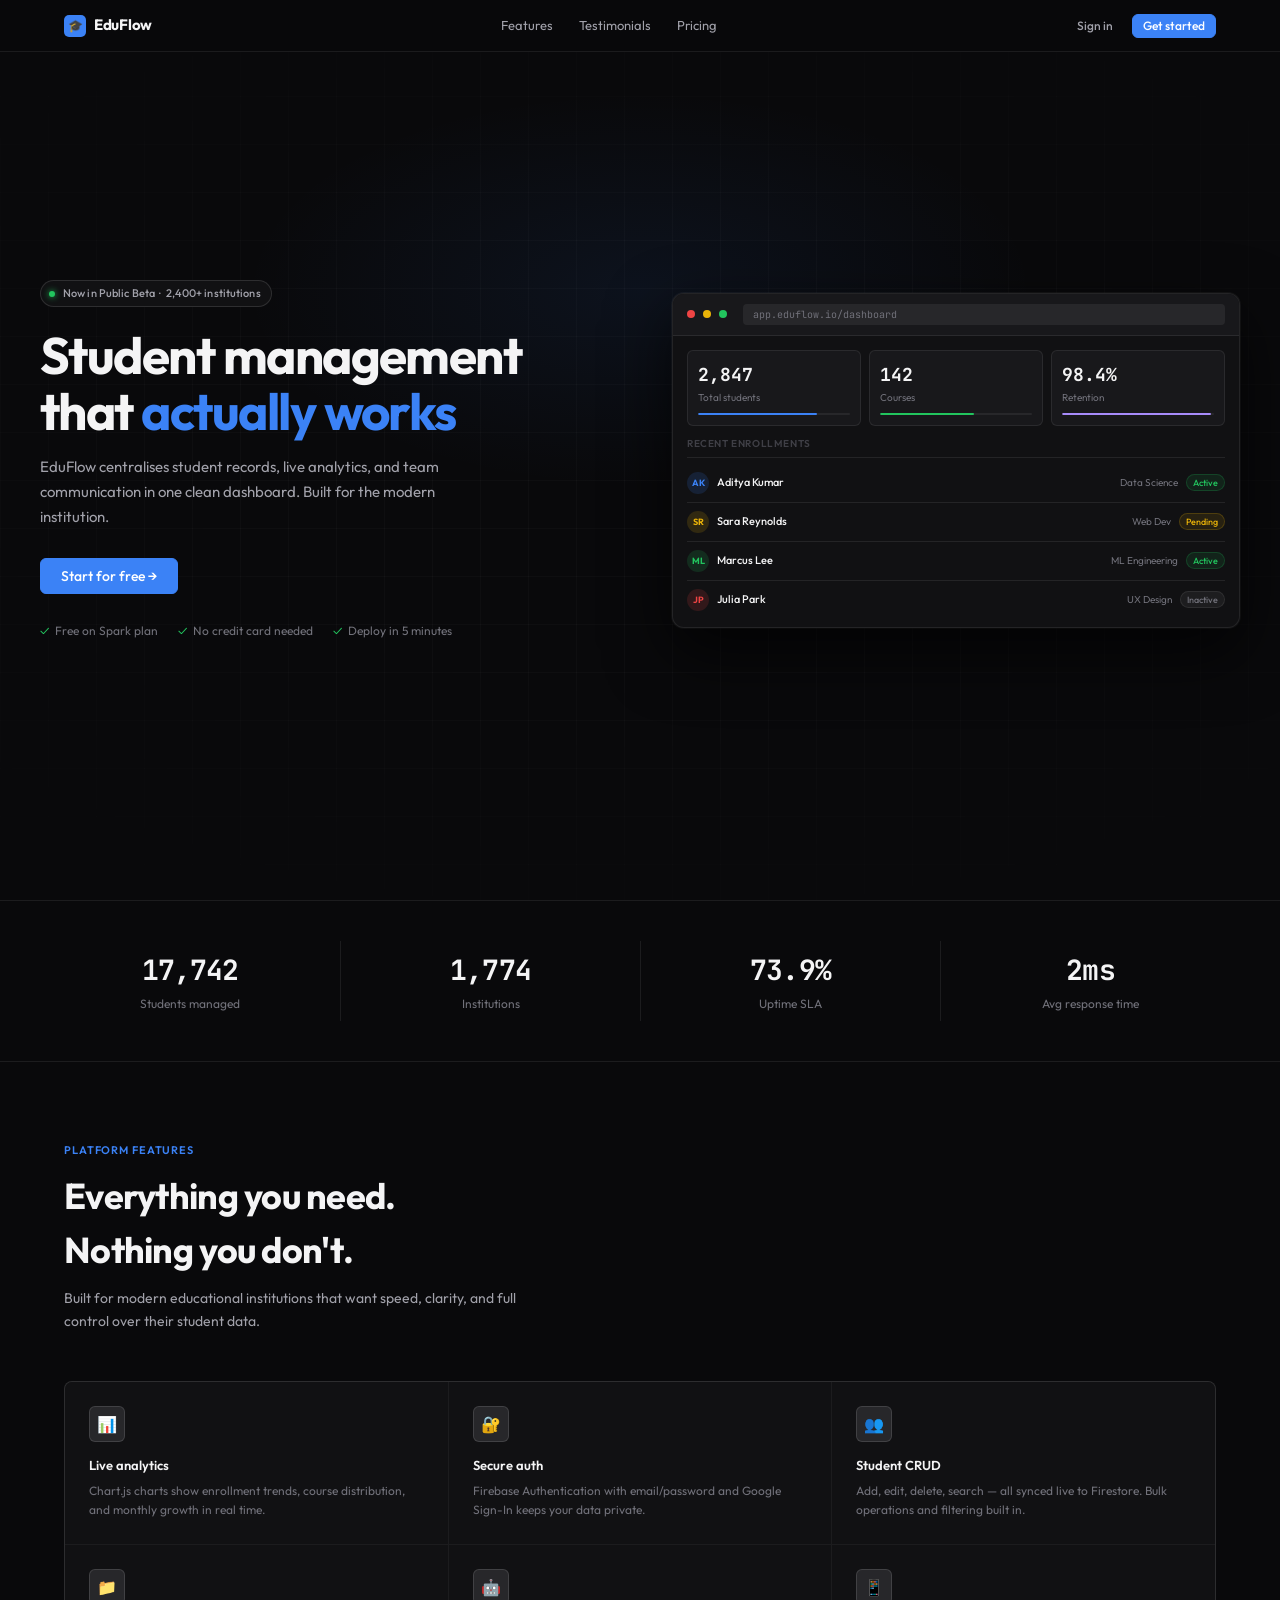
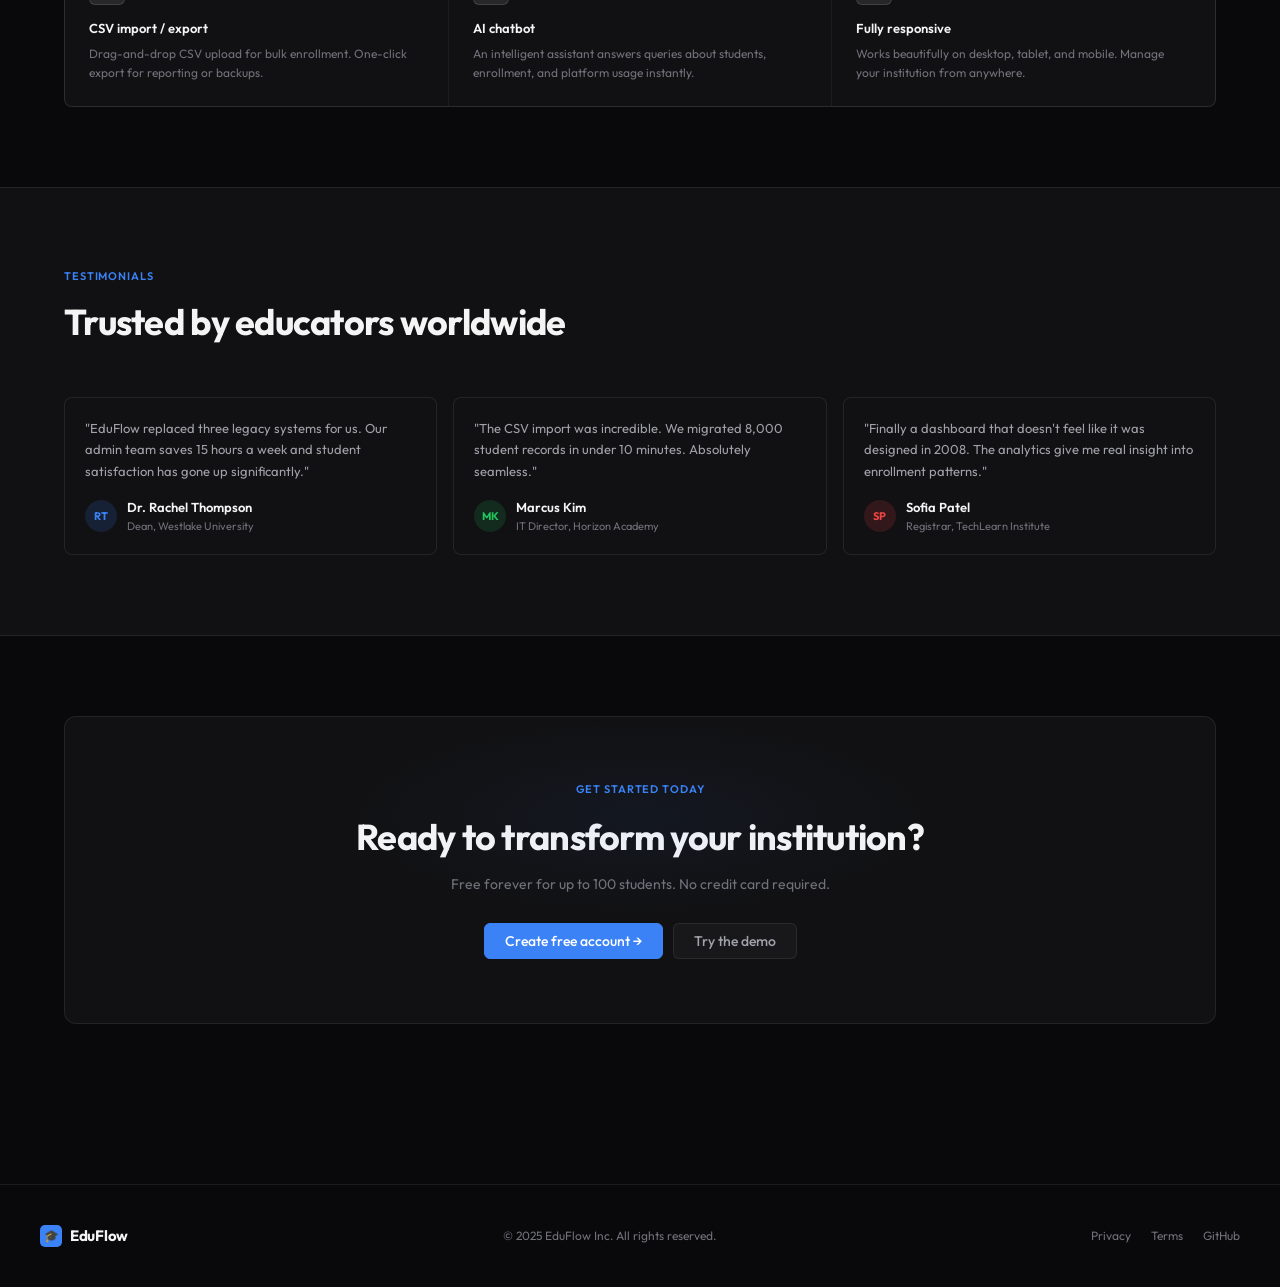
==== commit 69cb85d9: "fixed google login and removed demo buttons" ====
--- a/index.html
+++ b/index.html
@@ -1166,7 +1166,6 @@
       </p>
       <div class="hero-cta">
         <a href="login.html" class="btn btn-primary btn-lg">Start for free →</a>
-        <a href="dashboard.html" class="btn btn-secondary btn-lg">View demo</a>
       </div>
       <div style="margin-top:28px;display:flex;gap:20px;flex-wrap:wrap;">
         <div style="display:flex;align-items:center;gap:6px;font-size:12px;color:var(--text-3);">
